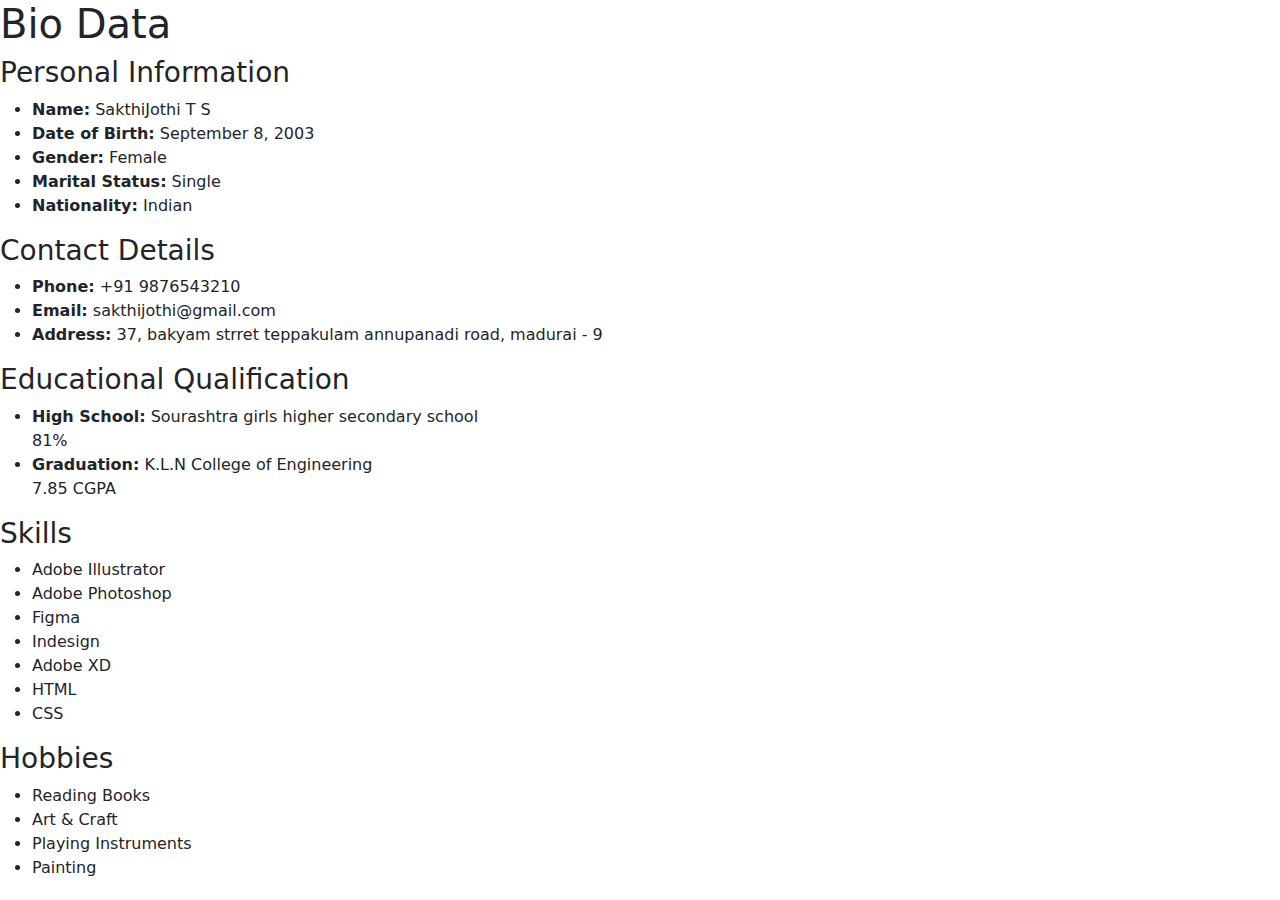
==== index.html @ b68e1d7b "tesla2" ====
<!doctype html>
<html lang="en">
  <head>
    <meta charset="utf-8">
    <meta name="viewport" content="width=device-width, initial-scale=1">
    <title>Bootstrap </title>
    <link href="https://cdn.jsdelivr.net/npm/bootstrap@5.3.3/dist/css/bootstrap.min.css" rel="stylesheet" integrity="sha384-QWTKZyjpPEjISv5WaRU9OFeRpok6YctnYmDr5pNlyT2bRjXh0JMhjY6hW+ALEwIH" crossorigin="anonymous">
  </head>
  <body>
    <div class="biodata-container">
        <h1>Bio Data</h1>

        <div class="section">
            <h3>Personal Information</h3>
            <ul>
                <li><strong>Name:</strong> SakthiJothi T S</li>
                <li><strong>Date of Birth:</strong> September 8, 2003</li>
                <li><strong>Gender:</strong> Female</li>
                <li><strong>Marital Status:</strong> Single</li>
                <li><strong>Nationality:</strong> Indian</li>
            </ul>
        </div>

        <div class="section">
            <h3>Contact Details</h3>
            <ul>
                <li><strong>Phone:</strong> +91 9876543210</li>
                <li><strong>Email:</strong> sakthijothi@gmail.com</li>
                <li><strong>Address:</strong> 37, bakyam strret teppakulam annupanadi road, madurai - 9</li>
            </ul>
        </div>

        <div class="section">
            <h3>Educational Qualification</h3>
            <ul>
                <li><strong>High School:</strong> Sourashtra girls higher secondary school<br>81%</li>
                <li><strong>Graduation:</strong> K.L.N College of Engineering<br> 7.85 CGPA</li>
            </ul>
        </div>

        <div class="section">
            <h3>Skills</h3>
            <ul>
                <li>Adobe Illustrator</li>
                <li>Adobe Photoshop</li>
                <li>Figma</li>
                <li>Indesign</li>
                <li>Adobe XD</li>
                <li>HTML</li>
                <li>CSS</li>
            </ul>
        </div>

        <div class="section">
            <h3>Hobbies</h3>
            <ul>
                <li>Reading Books</li>
                <li>Art & Craft</li>
                <li>Playing Instruments</li>
                <li>Painting</li>
            </ul>
        </div>
    </div>
</body>
</html>
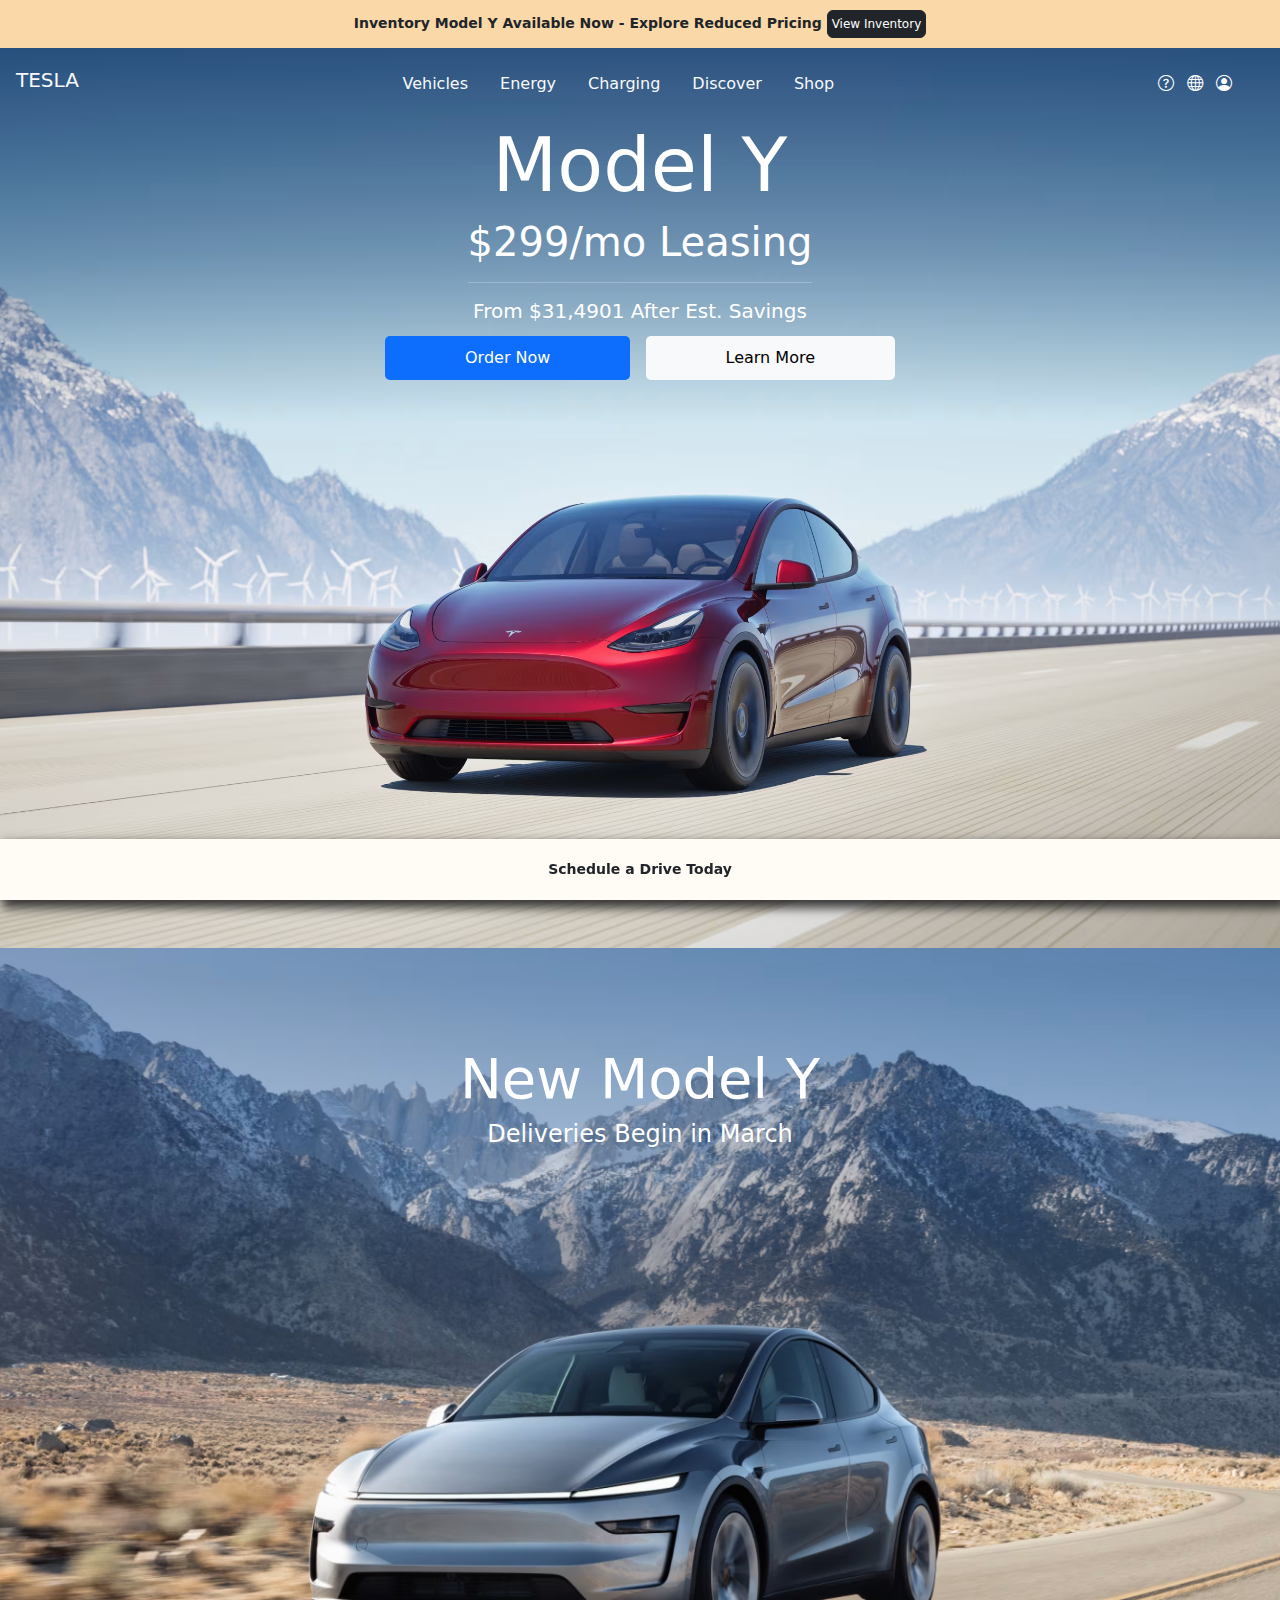
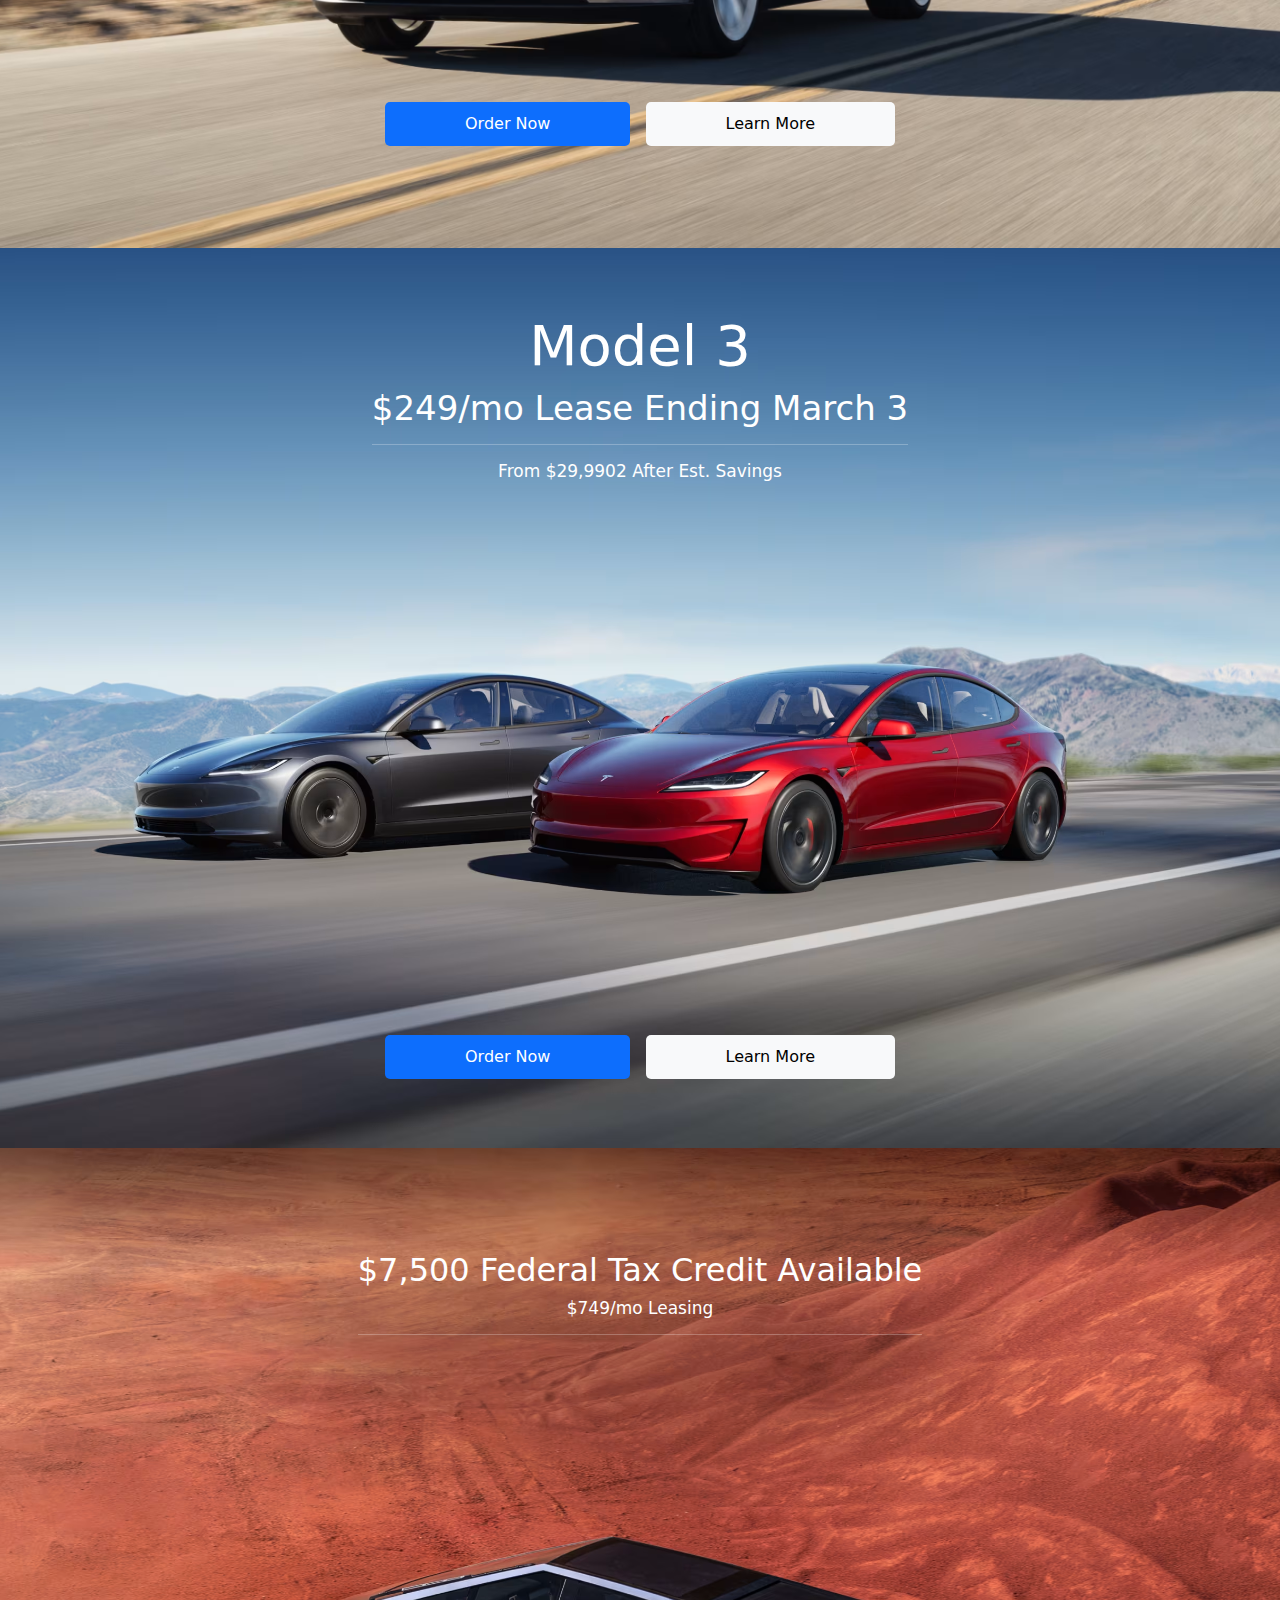
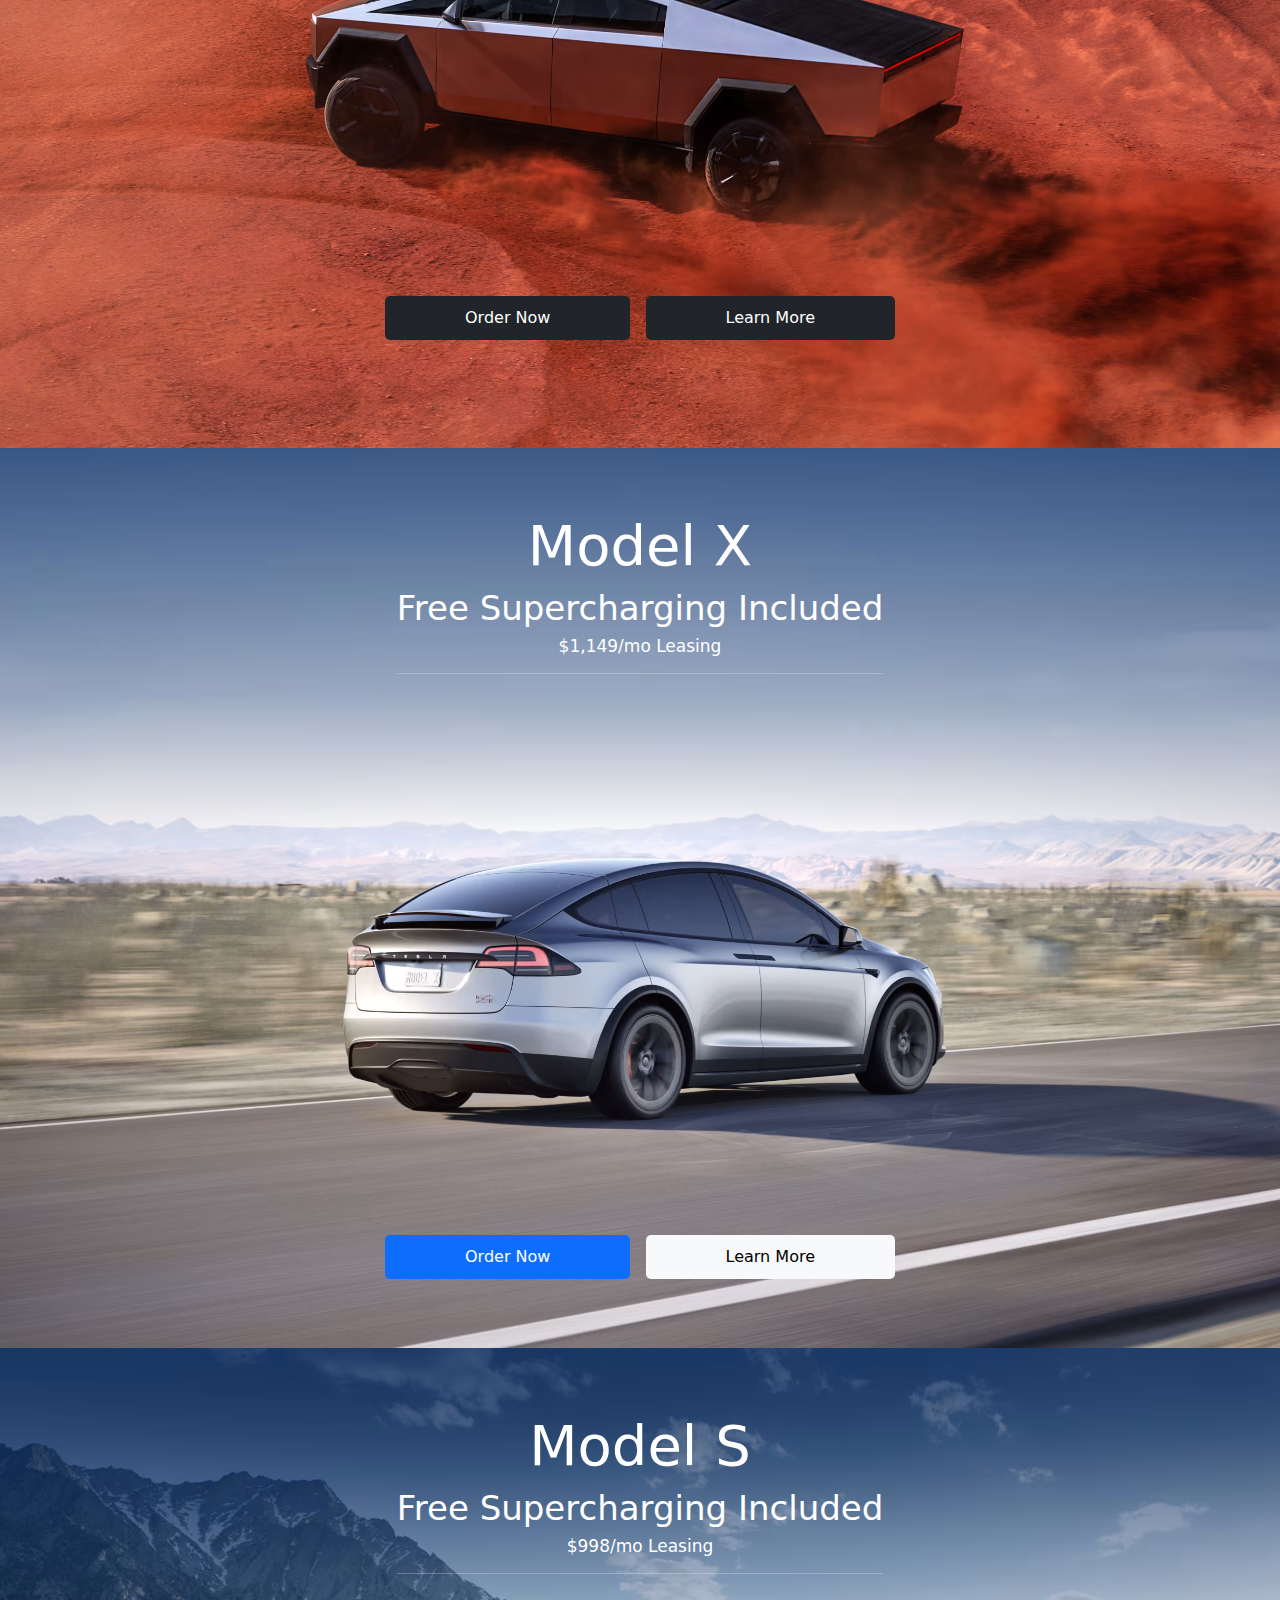
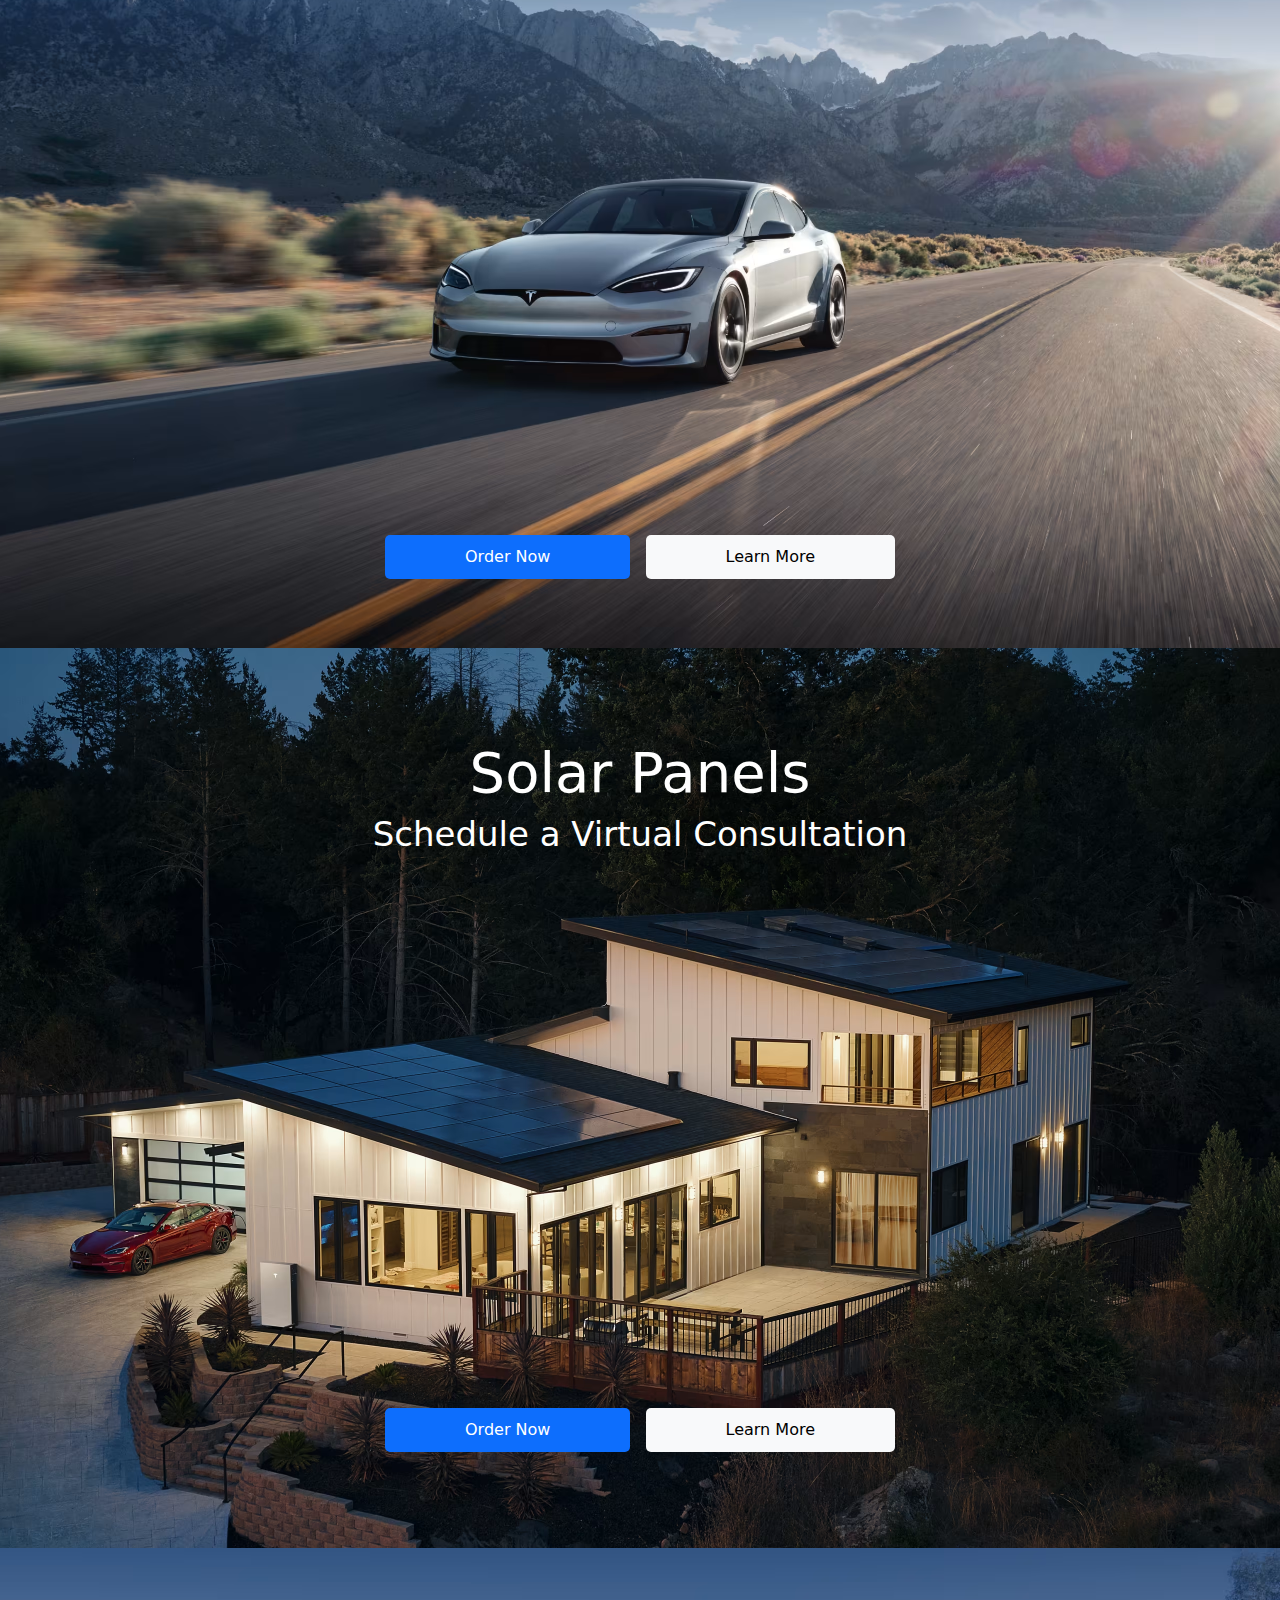
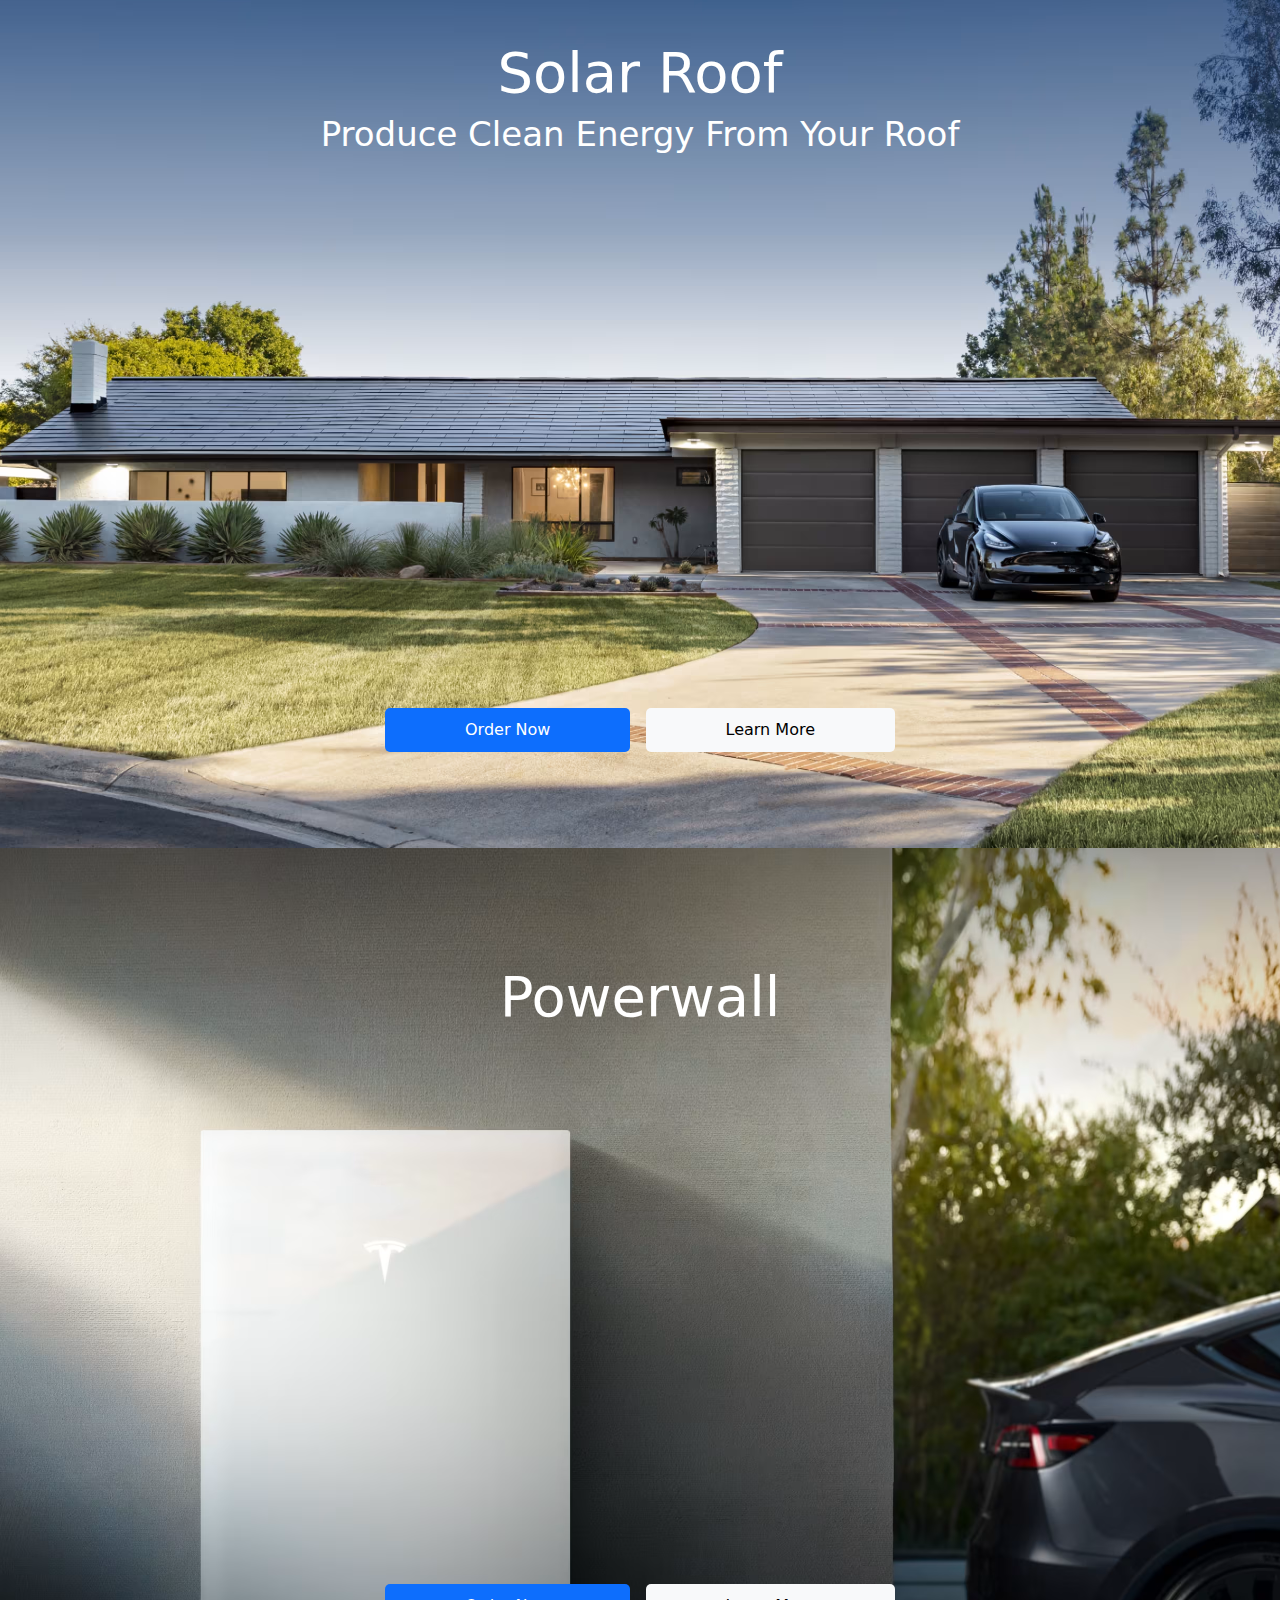
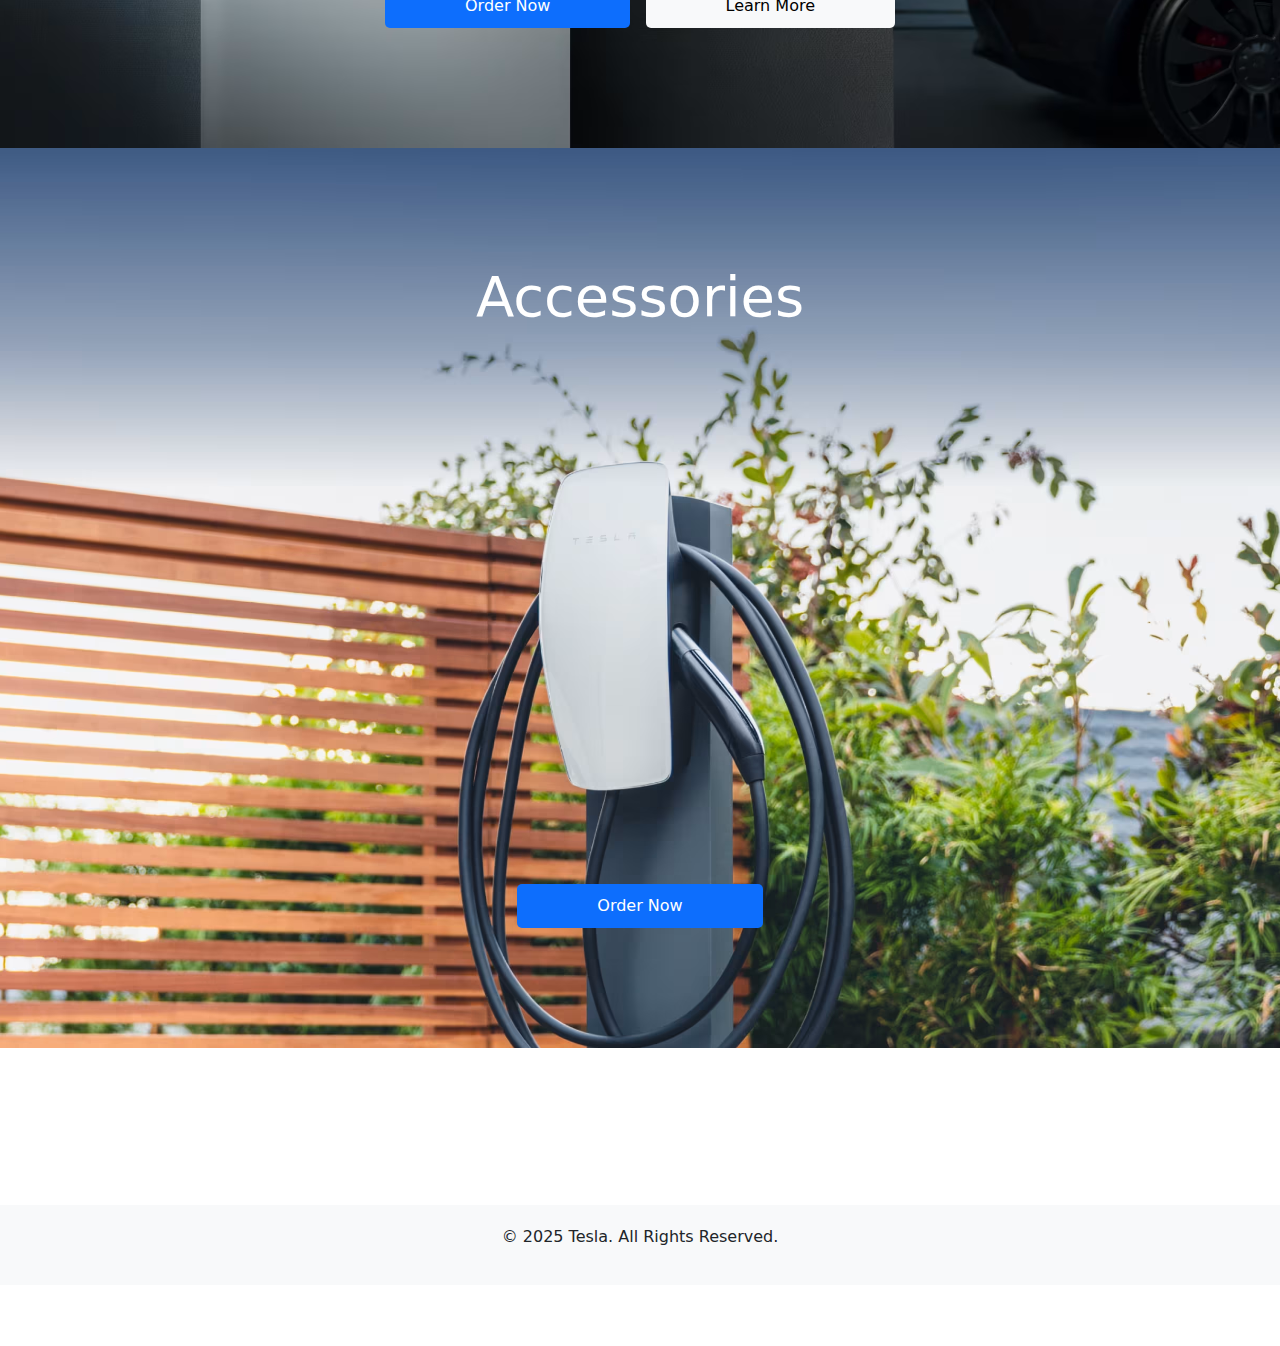
==== commit 266f8ca9: "tesla3" ====
--- a/index.html
+++ b/index.html
@@ -1,65 +1,181 @@
-<!doctype html>
+<!DOCTYPE html>
 <html lang="en">
-  <head>
-    <meta charset="utf-8">
-    <meta name="viewport" content="width=device-width, initial-scale=1">
-    <title>Bootstrap </title>
-    <link href="https://cdn.jsdelivr.net/npm/bootstrap@5.3.3/dist/css/bootstrap.min.css" rel="stylesheet" integrity="sha384-QWTKZyjpPEjISv5WaRU9OFeRpok6YctnYmDr5pNlyT2bRjXh0JMhjY6hW+ALEwIH" crossorigin="anonymous">
-  </head>
-  <body>
-    <div class="biodata-container">
-        <h1>Bio Data</h1>
+<head>
+    <meta charset="UTF-8">
+    <meta name="viewport" content="width=device-width, initial-scale=1.0">
+    <title>Landing Page</title>
+    <link href="https://cdn.jsdelivr.net/npm/bootstrap@5.3.0/dist/css/bootstrap.min.css" rel="stylesheet">
+    <link rel="stylesheet" href="https://cdn.jsdelivr.net/npm/bootstrap-icons@1.11.3/font/bootstrap-icons.min.css">
+    <link rel="stylesheet" href="./style/tesla.css">
+</head>
+<body>
 
-        <div class="section">
-            <h3>Personal Information</h3>
-            <ul>
-                <li><strong>Name:</strong> SakthiJothi T S</li>
-                <li><strong>Date of Birth:</strong> September 8, 2003</li>
-                <li><strong>Gender:</strong> Female</li>
-                <li><strong>Marital Status:</strong> Single</li>
-                <li><strong>Nationality:</strong> Indian</li>
-            </ul>
+    <!-- Sticky Banner -->
+    <div class="sticky-banner">
+        <strong>Inventory Model Y Available Now - Explore Reduced Pricing </strong>
+        <button class="btn btn-dark">View Inventory</button>
+    </div>
+
+    <Sections class="full-section sec_1 d-flex align-items-center justify-content-start">
+        
+        <header class="container-fluid d-flex justify-content-between align-items-center p-3 ">
+            <h5 class="logo text-light">TESLA</h5>
+            <nav>
+                <ul class="nav">
+                    <li class="nav-item"><a class="nav-link text-light" href="#">Vehicles</a></li>
+                    <li class="nav-item"><a class="nav-link text-light" href="#">Energy</a></li>
+                    <li class="nav-item"><a class="nav-link text-light" href="#">Charging</a></li>
+                    <li class="nav-item"><a class="nav-link text-light" href="#">Discover</a></li>
+                    <li class="nav-item"><a class="nav-link text-light" href="#">Shop</a></li>
+                </ul>
+            </nav>
+
+            <div class="icons me-4">
+                <i class="me-2 bi bi-question-circle"></i>
+                <i class="me-2 bi bi-globe"></i>
+                <i class="me-2 bi bi-person-circle"></i>
         </div>
+        
+        </header>
+    <div>
+        <h1>Model Y</h1>
+        <h4>$299/mo Leasing</h4><hr>
+        <h5>From $31,4901 After Est. Savings</h5>
+    </div>
+    <div>
+            <button class="btn-custom text-bg-primary">Order Now</button>
+            <button class="btn-custom text-bg-light">Learn More</button>
+        
+    </div>
+</Sections>
 
-        <div class="section">
-            <h3>Contact Details</h3>
-            <ul>
-                <li><strong>Phone:</strong> +91 9876543210</li>
-                <li><strong>Email:</strong> sakthijothi@gmail.com</li>
-                <li><strong>Address:</strong> 37, bakyam strret teppakulam annupanadi road, madurai - 9</li>
-            </ul>
-        </div>
+<Sections class="first-section full-section sec_2 d-flex align-items-center justify-content-center">
+    <div>
+        <h1>New Model Y</h1>
+        <h4>Deliveries Begin in March</h4>
+    </div>
+    <div>
+            <button class="btn-custom text-bg-primary">Order Now</button>
+            <button class="btn-custom text-bg-light">Learn More</button>
+    </div>
+</Sections>
+    
 
-        <div class="section">
-            <h3>Educational Qualification</h3>
-            <ul>
-                <li><strong>High School:</strong> Sourashtra girls higher secondary school<br>81%</li>
-                <li><strong>Graduation:</strong> K.L.N College of Engineering<br> 7.85 CGPA</li>
-            </ul>
-        </div>
+<Sections class="first-section full-section sec_3 d-flex align-items-center justify-content-center">
+    <div>
+        <h1>Model 3</h1>
+        <h4>$249/mo Lease Ending March 3</h4><hr>
+        <h5>From $29,9902 After Est. Savings</h5>
+    </div>
+    <div>
+            <button class="btn-custom text-bg-primary">Order Now</button>
+            <button class="btn-custom text-bg-light">Learn More</button>
+    </div>
+</Sections>
+    
 
-        <div class="section">
-            <h3>Skills</h3>
-            <ul>
-                <li>Adobe Illustrator</li>
-                <li>Adobe Photoshop</li>
-                <li>Figma</li>
-                <li>Indesign</li>
-                <li>Adobe XD</li>
-                <li>HTML</li>
-                <li>CSS</li>
-            </ul>
-        </div>
+<Sections class="first-section full-section sec_4 d-flex align-items-center justify-content-center">    
+    <div>
+        <h2>$7,500 Federal Tax Credit Available</h2>
+        <h5>$749/mo Leasing</h5><hr>
+    </div>
+    <div>
+            <button class="btn-custom text-bg-dark">Order Now</button>
+            <button class="btn-custom text-bg-dark">Learn More</button>
+    </div>
+</Sections>
 
-        <div class="section">
-            <h3>Hobbies</h3>
-            <ul>
-                <li>Reading Books</li>
-                <li>Art & Craft</li>
-                <li>Playing Instruments</li>
-                <li>Painting</li>
-            </ul>
-        </div>
+
+<Sections class="first-section full-section sec_5 d-flex align-items-center justify-content-center">    
+    <div>
+        <h1>Model X</h1>
+        <h4>Free Supercharging Included</h4>
+        <h5>$1,149/mo Leasing</h5><hr>
     </div>
+    <div>
+            <button class="btn-custom text-bg-primary">Order Now</button>
+            <button class="btn-custom text-bg-light">Learn More</button>
+    </div>
+</Sections>
+
+
+<Sections class="first-section full-section sec_6 d-flex align-items-center justify-content-center">
+    <div>
+        <h1>Model S</h1>
+        <h4>Free Supercharging Included</h4>
+        <h5>$998/mo Leasing</h5><hr>
+    </div>
+    <div>
+            <button class="btn-custom text-bg-primary">Order Now</button>
+            <button class="btn-custom text-bg-light">Learn More</button>
+    </div>
+</Sections>
+  
+<Sections class="first-section full-section sec_7 d-flex align-items-center justify-content-center">  
+    <div>
+        <h1>Solar Panels</h1>
+        <h3>Schedule a Virtual Consultation</h3>
+    </div>
+    <div>
+            <button class="btn-custom text-bg-primary">Order Now</button>
+            <button class="btn-custom text-bg-light">Learn More</button>
+    </div>
+</Sections>
+  
+
+<Sections class="first-section full-section sec_8 d-flex align-items-center justify-content-center">    
+    <div>
+        <h1>Solar Roof</h1>
+        <h4>Produce Clean Energy From Your Roof</h4>
+    </div>
+    <div>
+            <button class="btn-custom text-bg-primary">Order Now</button>
+            <button class="btn-custom text-bg-light">Learn More</button>
+    </div>
+</Sections>
+
+
+<Sections class="first-section full-section sec_9 d-flex align-items-center justify-content-center">   
+    <div>
+        <h1>Powerwall</h1>
+    </div>
+    <div>
+            <button class="btn-custom text-bg-primary">Order Now</button>
+            <button class="btn-custom text-bg-light">Learn More</button>
+    </div>
+</Sections>
+
+
+<Sections class="first-section full-section sec_10 d-flex align-items-center justify-content-center"> 
+    <div>
+        <h1>Accessories</h1>
+    </div>
+    <div>
+            <button class="btn-custom text-bg-primary">Order Now</button>
+    </div>
+</Sections>
+
+    <!-- Video Section -->
+    <div class="video-section">
+        <video width="100%" controls-off loop autoplay muted>
+            <source src="./BS_images/tesla_video" type="video/mp4">
+            Your browser does not support the video tag.
+        </video>
+    
+    </div>
+
+
+    <!-- Footer -->
+    <div class="footer">
+        <p>© 2025 Tesla. All Rights Reserved.</p>
+    </div>
+
+    <div class="sticky-footer">
+        <strong>Schedule a Drive Today</strong>
+    </div>
+
+    <script src="https://cdn.jsdelivr.net/npm/bootstrap@5.3.0/dist/js/bootstrap.bundle.min.js"></script>
+
 </body>
+
 </html>--- a/style/tesla.css
+++ b/style/tesla.css
@@ -0,0 +1,222 @@
+     /* Sticky Banner */
+     .sticky-banner {
+        position: sticky;
+        top: 0;
+        width: 100%;
+        background: #fad8a8;
+        padding: 10px;
+        text-align: center;
+        z-index: 1000;
+        font-size: 14px;
+    }
+
+    .sticky-banner button{
+        padding: 4px;
+        font-size: 12px;
+    }
+
+
+    /* Full-screen Sections */
+    .full-section {
+        height: 100vh;
+        background-size: cover;
+        background-position: center;
+        display: flex;
+        flex-direction: column;
+        justify-content: center;
+        align-items: center;
+        text-align: center;
+        color: white;
+    }
+
+    .sec_1{
+        background: url("../BS_images/tesla_img_1.jpg");
+        height: 100vh;
+        background-size: cover;
+        background-position: center;
+        color: rgb(255, 255, 255);
+        background-blend-mode:overlay;
+    }
+    .sec_1 h1{
+        font-size: 75px;
+    }
+    .sec_1 h4{
+        font-size: 40px;
+    }
+    .first-section{
+        gap: 60%;
+    }
+
+
+
+    .sec_2{
+        background: url("../BS_images/tesla_img_2.jpg");
+        height: 100vh;
+        background-size: cover;
+        background-position: center;
+        color: rgb(255, 255, 255);
+        background-blend-mode:overlay;
+    }
+    .sec_2 h1{
+        font-size: 56px;
+    }
+    .sec_2 h4{
+        font-size: 24px;
+    }
+
+    .sec_3{
+        background: url("../BS_images/tesla_img_3.jpg");
+        height: 100vh;
+        background-size: cover;
+        background-position: center;
+        color: rgb(255, 255, 255);
+        background-blend-mode:overlay;
+    }
+    .sec_3 h1{
+        font-size: 56px;
+    }
+    .sec_3 h4{
+        font-size: 34px;
+    }
+    .sec_3 h5{
+        font-size: 17px;
+    }
+
+    .sec_4{
+        background: url("../BS_images/tesla_img_4.jpg");
+        height: 100vh;
+        background-size: cover;
+        background-position: center;
+        color: rgb(255, 255, 255);
+        background-blend-mode:overlay;
+    }
+    .sec_4 h1{
+        font-size: 24px;
+    }
+    .sec_4 h5{
+        font-size: 17px;
+    }
+
+    .sec_5{
+        background: url("../BS_images/tesla_img_5.jpg");
+        height: 100vh;
+        background-size: cover;
+        background-position: center;
+        color: rgb(255, 255, 255);
+        background-blend-mode:overlay;
+    }
+    .sec_5 h1{
+        font-size: 56px;
+    }
+    .sec_5 h4{
+        font-size: 34px;
+    }
+    .sec_5 h5{
+        font-size: 17px;
+    }
+
+    .sec_6{
+        background: url("../BS_images/tesla_img_6.jpg");
+        height: 100vh;
+        background-size: cover;
+        background-position: center;
+        color: rgb(255, 255, 255);
+        background-blend-mode:overlay;
+    }
+    .sec_6 h1{
+        font-size: 56px;
+    }
+    .sec_6 h4{
+        font-size: 34px;
+    }
+    .sec_6 h5{
+        font-size: 17px;
+    }
+
+    .sec_7{
+        background: url("../BS_images/tesla_img_7.jpg");
+        height: 100vh;
+        background-size: cover;
+        background-position: center;
+        color: rgb(255, 255, 255);
+        background-blend-mode:overlay;
+    }
+    .sec_7 h1{
+        font-size: 56px;
+    }
+    .sec_7 h3{
+        font-size: 34px;
+    }
+
+    .sec_8{
+        background: url("../BS_images/tesla_img_8.jpg");
+        height: 100vh;
+        background-size: cover;
+        background-position: center;
+        color: rgb(255, 255, 255);
+        background-blend-mode:overlay;
+    }
+    .sec_8 h1{
+        font-size: 56px;
+    }
+    .sec_8 h4{
+        font-size: 34px;
+    }
+
+    .sec_9{
+        background: url("../BS_images/tesla_img_9.jpg");
+        height: 100vh;
+        background-size: cover;
+        background-position: center;
+        color: rgb(255, 255, 255);
+        background-blend-mode:overlay;
+    }
+     .sec_9 h1{
+        font-size: 56px;
+    }
+
+    .sec_10{
+        background: url("../BS_images/tesla_img_10\,jpg");
+        height: 100vh;
+        background-size: cover;
+        background-position: center;
+        color: rgb(255, 255, 255);
+        background-blend-mode:overlay;
+    }
+     .sec_10 h1{
+        font-size: 56px;
+    }
+
+    /* Button Styles */
+    .btn-custom {
+        color: white;
+        padding: 10px 80px;
+        border-radius: 5px;
+        margin: 5px;
+        border: none;
+    }
+
+    /* Video Section */
+    .video-section {
+        text-align: center;
+        padding: 0px 0;
+    }
+
+    .sticky-footer {
+        position: sticky;
+        bottom: 0;
+        width: 100%;
+        background: #fffbf5;
+        padding: 20px;
+        text-align: center;
+        z-index: 1000;
+        font-size: 14px;
+        box-shadow: 4px 6px 10px 2px rgba(35, 35, 35, 0.888);
+    }
+
+    /* Footer */
+    .footer {
+        text-align: center;
+        padding: 20px;
+        background: #f8f9fa;
+    }